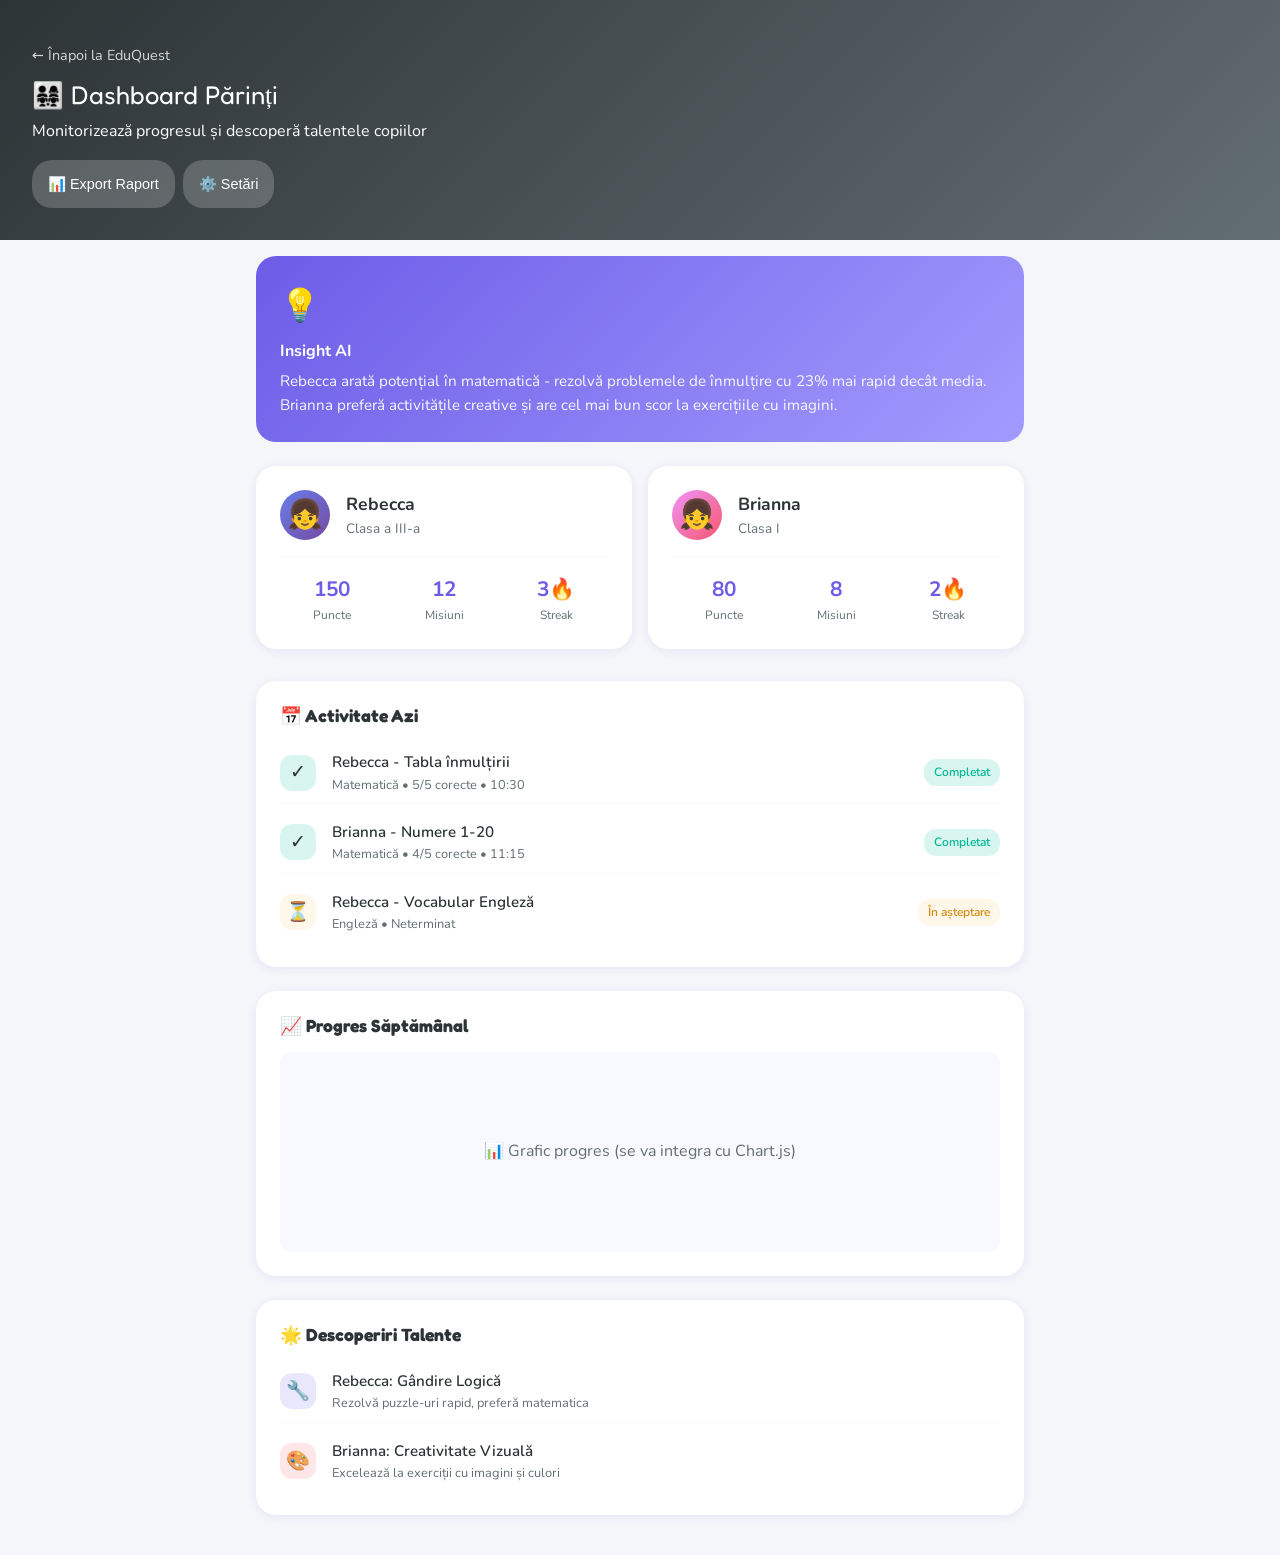
==== app/parent/index.html @ 380f1932 "Initial commit: EduQuest - Family Educational Platform - Multi-profile support (Rebecca, Brianna, Ta" ====
<!DOCTYPE html>
<html lang="ro">

<head>
    <meta charset="UTF-8">
    <meta name="viewport" content="width=device-width, initial-scale=1.0">
    <title>EduQuest - Dashboard Părinți</title>
    <link rel="preconnect" href="https://fonts.googleapis.com">
    <link href="https://fonts.googleapis.com/css2?family=Fredoka+One&family=Nunito:wght@400;600;700&subset=latin-ext&display=swap"
        rel="stylesheet">
    <link rel="stylesheet" href="../styles/main.css">
    <style>
        body {
            background: #f4f6f9;
        }

        .parent-header {
            background: linear-gradient(135deg, #2d3436 0%, #636e72 100%);
            color: white;
            padding: var(--space-xl);
        }

        .parent-header h1 {
            font-size: 1.6rem;
            margin-bottom: var(--space-sm);
        }

        .header-actions {
            display: flex;
            gap: var(--space-sm);
            margin-top: var(--space-md);
        }

        .header-btn {
            padding: var(--space-sm) var(--space-md);
            background: rgba(255, 255, 255, 0.2);
            border: none;
            border-radius: var(--radius-lg);
            color: white;
            cursor: pointer;
            font-size: 0.9rem;
        }

        .header-btn:hover {
            background: rgba(255, 255, 255, 0.3);
        }

        .container {
            max-width: 800px;
            margin: 0 auto;
            padding: var(--space-md);
        }

        .overview-cards {
            display: grid;
            grid-template-columns: repeat(2, 1fr);
            gap: var(--space-md);
            margin-bottom: var(--space-xl);
        }

        .child-card {
            background: white;
            border-radius: var(--radius-lg);
            padding: var(--space-lg);
            box-shadow: var(--shadow-sm);
        }

        .child-header {
            display: flex;
            align-items: center;
            gap: var(--space-md);
            margin-bottom: var(--space-md);
            padding-bottom: var(--space-md);
            border-bottom: 1px solid var(--color-bg);
        }

        .child-avatar {
            width: 50px;
            height: 50px;
            border-radius: 50%;
            display: flex;
            align-items: center;
            justify-content: center;
            font-size: 1.8rem;
        }

        .child-avatar--rebi {
            background: var(--gradient-rebecca);
        }

        .child-avatar--bri {
            background: var(--gradient-brianna);
        }

        .child-name {
            font-weight: 700;
            font-size: 1.1rem;
        }

        .child-grade {
            font-size: 0.85rem;
            color: var(--color-text-light);
        }

        .child-stats {
            display: grid;
            grid-template-columns: repeat(3, 1fr);
            gap: var(--space-sm);
            text-align: center;
        }

        .child-stat-value {
            font-size: 1.3rem;
            font-weight: 700;
            color: var(--color-primary);
        }

        .child-stat-label {
            font-size: 0.75rem;
            color: var(--color-text-light);
        }

        .section-card {
            background: white;
            border-radius: var(--radius-lg);
            padding: var(--space-lg);
            box-shadow: var(--shadow-sm);
            margin-bottom: var(--space-lg);
        }

        .section-title {
            font-size: 1.1rem;
            font-weight: 700;
            margin-bottom: var(--space-md);
            display: flex;
            align-items: center;
            gap: var(--space-sm);
        }

        .activity-list {
            display: flex;
            flex-direction: column;
            gap: var(--space-sm);
        }

        .activity-item {
            display: flex;
            align-items: center;
            gap: var(--space-md);
            padding: var(--space-sm) 0;
            border-bottom: 1px solid var(--color-bg);
        }

        .activity-item:last-child {
            border: none;
        }

        .activity-icon {
            width: 36px;
            height: 36px;
            border-radius: var(--radius-md);
            display: flex;
            align-items: center;
            justify-content: center;
            font-size: 1.2rem;
        }

        .activity-icon--success {
            background: rgba(0, 184, 148, 0.15);
        }

        .activity-icon--pending {
            background: rgba(253, 203, 110, 0.15);
        }

        .activity-info {
            flex: 1;
        }

        .activity-title {
            font-weight: 600;
            font-size: 0.95rem;
        }

        .activity-meta {
            font-size: 0.8rem;
            color: var(--color-text-light);
        }

        .activity-badge {
            padding: 4px 10px;
            border-radius: 12px;
            font-size: 0.75rem;
            font-weight: 600;
        }

        .activity-badge--done {
            background: rgba(0, 184, 148, 0.15);
            color: #00B894;
        }

        .activity-badge--pending {
            background: rgba(253, 203, 110, 0.15);
            color: #D68910;
        }

        .insight-card {
            background: linear-gradient(135deg, #6c5ce7 0%, #a29bfe 100%);
            color: white;
            border-radius: var(--radius-lg);
            padding: var(--space-lg);
            margin-bottom: var(--space-lg);
        }

        .insight-icon {
            font-size: 2rem;
            margin-bottom: var(--space-sm);
        }

        .insight-title {
            font-weight: 700;
            margin-bottom: var(--space-xs);
        }

        .insight-text {
            font-size: 0.95rem;
            opacity: 0.95;
        }

        .chart-placeholder {
            height: 200px;
            background: var(--color-bg);
            border-radius: var(--radius-md);
            display: flex;
            align-items: center;
            justify-content: center;
            color: var(--color-text-light);
        }

        .back-link {
            display: inline-flex;
            align-items: center;
            gap: var(--space-sm);
            color: white;
            text-decoration: none;
            font-size: 0.9rem;
            opacity: 0.8;
        }

        .back-link:hover {
            opacity: 1;
        }
    </style>
</head>

<body>
    <header class="parent-header">
        <a href="../index.html" class="back-link">← Înapoi la EduQuest</a>
        <h1>👨‍👩‍👧‍👧 Dashboard Părinți</h1>
        <p>Monitorizează progresul și descoperă talentele copiilor</p>
        <div class="header-actions">
            <button class="header-btn" onclick="exportReport()">📊 Export Raport</button>
            <button class="header-btn" onclick="location.href='settings.html'">⚙️ Setări</button>
        </div>
    </header>

    <div class="container">
        <!-- AI Insight -->
        <div class="insight-card">
            <div class="insight-icon">💡</div>
            <div class="insight-title">Insight AI</div>
            <div class="insight-text" id="aiInsight">
                Rebecca arată potențial în matematică - rezolvă problemele de înmulțire cu 23% mai rapid decât media.
                Brianna preferă activitățile creative și are cel mai bun scor la exercițiile cu imagini.
            </div>
        </div>

        <!-- Children Overview -->
        <div class="overview-cards">
            <div class="child-card" id="rebiCard">
                <div class="child-header">
                    <div class="child-avatar child-avatar--rebi">👧</div>
                    <div>
                        <div class="child-name">Rebecca</div>
                        <div class="child-grade">Clasa a III-a</div>
                    </div>
                </div>
                <div class="child-stats">
                    <div>
                        <div class="child-stat-value" id="rebiPoints">150</div>
                        <div class="child-stat-label">Puncte</div>
                    </div>
                    <div>
                        <div class="child-stat-value" id="rebiQuests">12</div>
                        <div class="child-stat-label">Misiuni</div>
                    </div>
                    <div>
                        <div class="child-stat-value" id="rebiStreak">3🔥</div>
                        <div class="child-stat-label">Streak</div>
                    </div>
                </div>
            </div>

            <div class="child-card" id="briCard">
                <div class="child-header">
                    <div class="child-avatar child-avatar--bri">👧</div>
                    <div>
                        <div class="child-name">Brianna</div>
                        <div class="child-grade">Clasa I</div>
                    </div>
                </div>
                <div class="child-stats">
                    <div>
                        <div class="child-stat-value" id="briPoints">80</div>
                        <div class="child-stat-label">Puncte</div>
                    </div>
                    <div>
                        <div class="child-stat-value" id="briQuests">8</div>
                        <div class="child-stat-label">Misiuni</div>
                    </div>
                    <div>
                        <div class="child-stat-value" id="briStreak">2🔥</div>
                        <div class="child-stat-label">Streak</div>
                    </div>
                </div>
            </div>
        </div>

        <!-- Activity Today -->
        <div class="section-card">
            <h2 class="section-title">📅 Activitate Azi</h2>
            <div class="activity-list" id="activityList">
                <div class="activity-item">
                    <div class="activity-icon activity-icon--success">✓</div>
                    <div class="activity-info">
                        <div class="activity-title">Rebecca - Tabla înmulțirii</div>
                        <div class="activity-meta">Matematică • 5/5 corecte • 10:30</div>
                    </div>
                    <span class="activity-badge activity-badge--done">Completat</span>
                </div>
                <div class="activity-item">
                    <div class="activity-icon activity-icon--success">✓</div>
                    <div class="activity-info">
                        <div class="activity-title">Brianna - Numere 1-20</div>
                        <div class="activity-meta">Matematică • 4/5 corecte • 11:15</div>
                    </div>
                    <span class="activity-badge activity-badge--done">Completat</span>
                </div>
                <div class="activity-item">
                    <div class="activity-icon activity-icon--pending">⏳</div>
                    <div class="activity-info">
                        <div class="activity-title">Rebecca - Vocabular Engleză</div>
                        <div class="activity-meta">Engleză • Neterminat</div>
                    </div>
                    <span class="activity-badge activity-badge--pending">În așteptare</span>
                </div>
            </div>
        </div>

        <!-- Weekly Progress -->
        <div class="section-card">
            <h2 class="section-title">📈 Progres Săptămânal</h2>
            <div class="chart-placeholder">
                📊 Grafic progres (se va integra cu Chart.js)
            </div>
        </div>

        <!-- Talent Insights -->
        <div class="section-card">
            <h2 class="section-title">🌟 Descoperiri Talente</h2>
            <div class="activity-list">
                <div class="activity-item">
                    <div class="activity-icon" style="background:rgba(108,92,231,0.15)">🔧</div>
                    <div class="activity-info">
                        <div class="activity-title">Rebecca: Gândire Logică</div>
                        <div class="activity-meta">Rezolvă puzzle-uri rapid, preferă matematica</div>
                    </div>
                </div>
                <div class="activity-item">
                    <div class="activity-icon" style="background:rgba(245,87,108,0.15)">🎨</div>
                    <div class="activity-info">
                        <div class="activity-title">Brianna: Creativitate Vizuală</div>
                        <div class="activity-meta">Excelează la exerciții cu imagini și culori</div>
                    </div>
                </div>
            </div>
        </div>
    </div>

    <script>
        function loadStats() {
            const rebiStats = JSON.parse(localStorage.getItem('eduquest_stats_rebecca') || '{"totalPoints":150,"questsCompleted":12,"streak":3}');
            const briStats = JSON.parse(localStorage.getItem('eduquest_stats_brianna') || '{"totalPoints":80,"questsCompleted":8,"streak":2}');

            document.getElementById('rebiPoints').textContent = rebiStats.totalPoints;
            document.getElementById('rebiQuests').textContent = rebiStats.questsCompleted;
            document.getElementById('rebiStreak').textContent = rebiStats.streak + '🔥';

            document.getElementById('briPoints').textContent = briStats.totalPoints;
            document.getElementById('briQuests').textContent = briStats.questsCompleted;
            document.getElementById('briStreak').textContent = briStats.streak + '🔥';
        }

        function exportReport() {
            const report = {
                date: new Date().toLocaleDateString('ro-RO'),
                rebecca: JSON.parse(localStorage.getItem('eduquest_stats_rebecca') || '{}'),
                brianna: JSON.parse(localStorage.getItem('eduquest_stats_brianna') || '{}')
            };

            const blob = new Blob([JSON.stringify(report, null, 2)], { type: 'application/json' });
            const url = URL.createObjectURL(blob);
            const a = document.createElement('a');
            a.href = url;
            a.download = `eduquest_report_${new Date().toISOString().split('T')[0]}.json`;
            a.click();
        }

        document.addEventListener('DOMContentLoaded', loadStats);
    </script>
</body>

</html>
---- app/styles/main.css ----
/* ============================================
   EduQuest - Design System
   A magical learning adventure for kids!
   ============================================ */

/* CSS Variables - Color Palette */
:root {
  /* Primary Colors - Vibrant & Playful */
  --color-primary: #6C5CE7;
  --color-primary-light: #A29BFE;
  --color-primary-dark: #5541D7;

  /* Secondary Colors */
  --color-secondary: #00CEC9;
  --color-secondary-light: #81ECEC;

  /* Accent Colors for Subjects */
  --color-romana: #FF6B6B;
  --color-matematica: #4ECDC4;
  --color-engleza: #45B7D1;
  --color-bonus: #F9CA24;

  /* Feedback Colors */
  --color-success: #00B894;
  --color-warning: #FDCB6E;
  --color-error: #E17055;
  --color-info: #74B9FF;

  /* Neutrals */
  --color-bg: #F8F9FE;
  --color-bg-dark: #1A1A2E;
  --color-card: #FFFFFF;
  --color-card-dark: #2D2D44;
  --color-text: #2D3436;
  --color-text-light: #636E72;
  --color-text-dark: #FFFFFF;

  /* Gradients */
  --gradient-primary: linear-gradient(135deg, #6C5CE7 0%, #A29BFE 100%);
  --gradient-success: linear-gradient(135deg, #00B894 0%, #55EFC4 100%);
  --gradient-rainbow: linear-gradient(135deg, #FF6B6B 0%, #F9CA24 25%, #00B894 50%, #45B7D1 75%, #6C5CE7 100%);
  --gradient-rebecca: linear-gradient(135deg, #667eea 0%, #764ba2 100%);
  --gradient-brianna: linear-gradient(135deg, #f093fb 0%, #f5576c 100%);

  /* Spacing */
  --space-xs: 4px;
  --space-sm: 8px;
  --space-md: 16px;
  --space-lg: 24px;
  --space-xl: 32px;
  --space-xxl: 48px;

  /* Border Radius */
  --radius-sm: 8px;
  --radius-md: 12px;
  --radius-lg: 20px;
  --radius-xl: 28px;
  --radius-round: 50%;

  /* Shadows */
  --shadow-sm: 0 2px 8px rgba(108, 92, 231, 0.1);
  --shadow-md: 0 4px 16px rgba(108, 92, 231, 0.15);
  --shadow-lg: 0 8px 32px rgba(108, 92, 231, 0.2);
  --shadow-glow: 0 0 20px rgba(108, 92, 231, 0.4);

  /* Typography */
  --font-primary: 'Nunito', 'Segoe UI', 'Roboto', system-ui, sans-serif;
  --font-display: 'Fredoka One', 'Comic Neue', 'Comic Sans MS', cursive;

  /* Transitions */
  --transition-fast: 0.15s ease;
  --transition-normal: 0.3s ease;
  --transition-slow: 0.5s ease;
}

/* Dark Mode */
[data-theme="dark"] {
  --color-bg: #1A1A2E;
  --color-card: #2D2D44;
  --color-text: #FFFFFF;
  --color-text-light: #B2BEC3;
}

/* ============================================
   Base Styles
   ============================================ */

*,
*::before,
*::after {
  box-sizing: border-box;
  margin: 0;
  padding: 0;
}

html {
  font-size: 16px;
  scroll-behavior: smooth;
}

body {
  font-family: var(--font-primary);
  background: var(--color-bg);
  color: var(--color-text);
  min-height: 100vh;
  line-height: 1.6;
  -webkit-font-smoothing: antialiased;
  overflow-x: hidden;
}

/* ============================================
   Typography
   ============================================ */

h1,
h2,
h3,
h4 {
  font-family: var(--font-display);
  font-weight: 400;
  line-height: 1.2;
}

h1 {
  font-size: 2.5rem;
}

h2 {
  font-size: 2rem;
}

h3 {
  font-size: 1.5rem;
}

h4 {
  font-size: 1.25rem;
}

p {
  margin-bottom: var(--space-md);
}

/* ============================================
   Layout Components
   ============================================ */

.container {
  width: 100%;
  max-width: 480px;
  margin: 0 auto;
  padding: var(--space-md);
}

.page {
  min-height: 100vh;
  display: flex;
  flex-direction: column;
}

.page-header {
  padding: var(--space-lg) var(--space-md);
  text-align: center;
}

.page-content {
  flex: 1;
  padding: var(--space-md);
}

/* ============================================
   Cards
   ============================================ */

.card {
  background: var(--color-card);
  border-radius: var(--radius-lg);
  padding: var(--space-lg);
  box-shadow: var(--shadow-md);
  transition: transform var(--transition-normal), box-shadow var(--transition-normal);
}

.card:hover {
  transform: translateY(-4px);
  box-shadow: var(--shadow-lg);
}

.card--interactive {
  cursor: pointer;
}

.card--subject {
  position: relative;
  overflow: hidden;
}

.card--subject::before {
  content: '';
  position: absolute;
  top: 0;
  left: 0;
  right: 0;
  height: 6px;
}

.card--romana::before {
  background: var(--color-romana);
}

.card--matematica::before {
  background: var(--color-matematica);
}

.card--engleza::before {
  background: var(--color-engleza);
}

.card--bonus::before {
  background: var(--color-bonus);
}

/* ============================================
   Buttons
   ============================================ */

.btn {
  display: inline-flex;
  align-items: center;
  justify-content: center;
  gap: var(--space-sm);
  padding: var(--space-md) var(--space-xl);
  font-family: var(--font-display);
  font-size: 1.1rem;
  border: none;
  border-radius: var(--radius-xl);
  cursor: pointer;
  transition: all var(--transition-normal);
  text-decoration: none;
  white-space: nowrap;
}

.btn--primary {
  background: var(--gradient-primary);
  color: white;
  box-shadow: var(--shadow-md);
}

.btn--primary:hover {
  transform: scale(1.05);
  box-shadow: var(--shadow-glow);
}

.btn--primary:active {
  transform: scale(0.98);
}

.btn--secondary {
  background: var(--color-card);
  color: var(--color-primary);
  border: 2px solid var(--color-primary);
}

.btn--secondary:hover {
  background: var(--color-primary);
  color: white;
}

.btn--success {
  background: var(--gradient-success);
  color: white;
}

.btn--large {
  padding: var(--space-lg) var(--space-xxl);
  font-size: 1.3rem;
}

.btn--block {
  width: 100%;
}

.btn--icon {
  width: 48px;
  height: 48px;
  padding: 0;
  border-radius: var(--radius-round);
}

/* ============================================
   Profile Selection (Landing Page)
   ============================================ */

.profile-selection {
  display: flex;
  flex-direction: column;
  align-items: center;
  justify-content: center;
  min-height: 100vh;
  padding: var(--space-lg);
  background: linear-gradient(180deg, #F8F9FE 0%, #E8ECFF 100%);
}

.logo {
  margin-bottom: var(--space-xl);
  animation: float 3s ease-in-out infinite;
}

.logo h1 {
  font-size: 3rem;
  background: var(--gradient-rainbow);
  -webkit-background-clip: text;
  -webkit-text-fill-color: transparent;
  background-clip: text;
}

.logo .subtitle {
  font-size: 1rem;
  color: var(--color-text-light);
  margin-top: var(--space-sm);
}

.profiles {
  display: flex;
  flex-direction: column;
  gap: var(--space-lg);
  width: 100%;
  max-width: 320px;
}

.profile-card {
  display: flex;
  align-items: center;
  gap: var(--space-lg);
  padding: var(--space-lg);
  background: var(--color-card);
  border-radius: var(--radius-xl);
  box-shadow: var(--shadow-md);
  cursor: pointer;
  transition: all var(--transition-normal);
  border: 3px solid transparent;
}

.profile-card:hover {
  transform: scale(1.03);
  box-shadow: var(--shadow-lg);
}

.profile-card--rebecca:hover {
  border-color: #667eea;
  background: linear-gradient(135deg, rgba(102, 126, 234, 0.1) 0%, rgba(118, 75, 162, 0.1) 100%);
}

.profile-card--brianna:hover {
  border-color: #f5576c;
  background: linear-gradient(135deg, rgba(240, 147, 251, 0.1) 0%, rgba(245, 87, 108, 0.1) 100%);
}

.avatar {
  width: 72px;
  height: 72px;
  border-radius: var(--radius-round);
  display: flex;
  align-items: center;
  justify-content: center;
  font-size: 2.5rem;
  flex-shrink: 0;
}

.avatar--rebecca {
  background: var(--gradient-rebecca);
}

.avatar--brianna {
  background: var(--gradient-brianna);
}

.profile-info h3 {
  font-size: 1.4rem;
  margin-bottom: var(--space-xs);
}

.profile-info p {
  font-size: 0.9rem;
  color: var(--color-text-light);
  margin: 0;
}

/* ============================================
   Dashboard
   ============================================ */

.dashboard-header {
  background: var(--gradient-primary);
  color: white;
  padding: var(--space-xl) var(--space-lg);
  border-radius: 0 0 var(--radius-xl) var(--radius-xl);
  margin-bottom: var(--space-lg);
}

.greeting {
  font-size: 1.8rem;
  margin-bottom: var(--space-sm);
}

.stats-row {
  display: flex;
  justify-content: space-around;
  margin-top: var(--space-lg);
}

.stat {
  text-align: center;
}

.stat-value {
  font-size: 1.8rem;
  font-weight: bold;
}

.stat-label {
  font-size: 0.85rem;
  opacity: 0.9;
}

/* ============================================
   Quest Cards
   ============================================ */

.quests-section {
  padding: var(--space-md);
}

.section-title {
  font-size: 1.3rem;
  margin-bottom: var(--space-md);
  display: flex;
  align-items: center;
  gap: var(--space-sm);
}

.quest-list {
  display: flex;
  flex-direction: column;
  gap: var(--space-md);
}

.quest-card {
  display: flex;
  align-items: center;
  gap: var(--space-md);
  padding: var(--space-md);
  background: var(--color-card);
  border-radius: var(--radius-lg);
  box-shadow: var(--shadow-sm);
  cursor: pointer;
  transition: all var(--transition-normal);
  border-left: 5px solid transparent;
}

.quest-card:hover {
  transform: translateX(4px);
  box-shadow: var(--shadow-md);
}

.quest-card--romana {
  border-left-color: var(--color-romana);
}

.quest-card--matematica {
  border-left-color: var(--color-matematica);
}

.quest-card--engleza {
  border-left-color: var(--color-engleza);
}

.quest-card--bonus {
  border-left-color: var(--color-bonus);
}

.quest-icon {
  width: 48px;
  height: 48px;
  border-radius: var(--radius-md);
  display: flex;
  align-items: center;
  justify-content: center;
  font-size: 1.5rem;
  flex-shrink: 0;
}

.quest-icon--romana {
  background: rgba(255, 107, 107, 0.15);
}

.quest-icon--matematica {
  background: rgba(78, 205, 196, 0.15);
}

.quest-icon--engleza {
  background: rgba(69, 183, 209, 0.15);
}

.quest-icon--bonus {
  background: rgba(249, 202, 36, 0.15);
}

.quest-info {
  flex: 1;
}

.quest-title {
  font-weight: 600;
  margin-bottom: var(--space-xs);
}

.quest-meta {
  font-size: 0.85rem;
  color: var(--color-text-light);
  display: flex;
  gap: var(--space-md);
}

.quest-points {
  color: var(--color-primary);
  font-weight: 600;
}

.quest-status {
  width: 24px;
  height: 24px;
  border-radius: var(--radius-round);
  border: 2px solid var(--color-text-light);
  display: flex;
  align-items: center;
  justify-content: center;
}

.quest-status--completed {
  background: var(--color-success);
  border-color: var(--color-success);
  color: white;
}

/* ============================================
   Progress Bar
   ============================================ */

.progress-bar {
  height: 12px;
  background: rgba(108, 92, 231, 0.2);
  border-radius: 6px;
  overflow: hidden;
  margin: var(--space-md) 0;
}

.progress-bar__fill {
  height: 100%;
  background: var(--gradient-primary);
  border-radius: 6px;
  transition: width var(--transition-slow);
}

/* ============================================
   Badges & Achievements
   ============================================ */

.badge {
  display: inline-flex;
  align-items: center;
  gap: var(--space-xs);
  padding: var(--space-xs) var(--space-sm);
  background: var(--color-primary-light);
  color: white;
  border-radius: var(--radius-md);
  font-size: 0.85rem;
  font-weight: 600;
}

.badge--gold {
  background: linear-gradient(135deg, #F9CA24 0%, #F39C12 100%);
}

.badge--silver {
  background: linear-gradient(135deg, #BDC3C7 0%, #95A5A6 100%);
}

.badge--bronze {
  background: linear-gradient(135deg, #E67E22 0%, #D35400 100%);
}

.badge-grid {
  display: grid;
  grid-template-columns: repeat(3, 1fr);
  gap: var(--space-md);
}

.badge-item {
  display: flex;
  flex-direction: column;
  align-items: center;
  padding: var(--space-md);
  background: var(--color-card);
  border-radius: var(--radius-lg);
  text-align: center;
}

.badge-icon {
  font-size: 2.5rem;
  margin-bottom: var(--space-sm);
}

.badge-name {
  font-size: 0.8rem;
  color: var(--color-text-light);
}

.badge-item--locked {
  opacity: 0.4;
  filter: grayscale(100%);
}

/* ============================================
   Exercise Interface
   ============================================ */

.exercise-container {
  padding: var(--space-lg);
  max-width: 480px;
  margin: 0 auto;
}

.exercise-question {
  font-size: 1.3rem;
  margin-bottom: var(--space-xl);
  text-align: center;
  line-height: 1.5;
}

.exercise-options {
  display: flex;
  flex-direction: column;
  gap: var(--space-md);
}

.option-btn {
  padding: var(--space-lg);
  background: var(--color-card);
  border: 2px solid transparent;
  border-radius: var(--radius-lg);
  font-size: 1.1rem;
  cursor: pointer;
  transition: all var(--transition-normal);
  text-align: left;
}

.option-btn:hover {
  border-color: var(--color-primary);
  background: rgba(108, 92, 231, 0.05);
}

.option-btn--selected {
  border-color: var(--color-primary);
  background: rgba(108, 92, 231, 0.1);
}

.option-btn--correct {
  border-color: var(--color-success);
  background: rgba(0, 184, 148, 0.1);
}

.option-btn--incorrect {
  border-color: var(--color-error);
  background: rgba(225, 112, 85, 0.1);
}

.exercise-input {
  width: 100%;
  padding: var(--space-lg);
  font-size: 1.5rem;
  text-align: center;
  border: 2px solid var(--color-primary-light);
  border-radius: var(--radius-lg);
  outline: none;
  transition: border-color var(--transition-fast);
}

.exercise-input:focus {
  border-color: var(--color-primary);
}

/* ============================================
   AI Tutor Chat
   ============================================ */

.chat-container {
  display: flex;
  flex-direction: column;
  height: calc(100vh - 60px);
}

.chat-messages {
  flex: 1;
  padding: var(--space-md);
  overflow-y: auto;
  display: flex;
  flex-direction: column;
  gap: var(--space-md);
}

.message {
  max-width: 85%;
  padding: var(--space-md);
  border-radius: var(--radius-lg);
  animation: slideIn 0.3s ease;
}

.message--user {
  align-self: flex-end;
  background: var(--gradient-primary);
  color: white;
  border-bottom-right-radius: var(--space-xs);
}

.message--ai {
  align-self: flex-start;
  background: var(--color-card);
  border-bottom-left-radius: var(--space-xs);
  box-shadow: var(--shadow-sm);
}

.message--ai::before {
  content: '🤖 ';
}

.chat-input-area {
  padding: var(--space-md);
  background: var(--color-card);
  border-top: 1px solid rgba(0, 0, 0, 0.1);
  display: flex;
  gap: var(--space-sm);
}

.chat-input {
  flex: 1;
  padding: var(--space-md);
  border: 2px solid var(--color-primary-light);
  border-radius: var(--radius-xl);
  font-size: 1rem;
  outline: none;
}

.chat-input:focus {
  border-color: var(--color-primary);
}

/* ============================================
   Navigation
   ============================================ */

.bottom-nav {
  position: fixed;
  bottom: 0;
  left: 0;
  right: 0;
  background: var(--color-card);
  box-shadow: 0 -4px 20px rgba(0, 0, 0, 0.1);
  display: flex;
  justify-content: space-around;
  padding: var(--space-sm) 0;
  z-index: 100;
}

.nav-item {
  display: flex;
  flex-direction: column;
  align-items: center;
  padding: var(--space-sm) var(--space-md);
  color: var(--color-text-light);
  text-decoration: none;
  font-size: 0.75rem;
  transition: color var(--transition-fast);
}

.nav-item:hover,
.nav-item--active {
  color: var(--color-primary);
}

.nav-icon {
  font-size: 1.5rem;
  margin-bottom: var(--space-xs);
}

/* ============================================
   Animations
   ============================================ */

@keyframes float {

  0%,
  100% {
    transform: translateY(0);
  }

  50% {
    transform: translateY(-10px);
  }
}

@keyframes slideIn {
  from {
    opacity: 0;
    transform: translateY(10px);
  }

  to {
    opacity: 1;
    transform: translateY(0);
  }
}

@keyframes pop {
  0% {
    transform: scale(0);
  }

  70% {
    transform: scale(1.1);
  }

  100% {
    transform: scale(1);
  }
}

@keyframes shake {

  0%,
  100% {
    transform: translateX(0);
  }

  25% {
    transform: translateX(-5px);
  }

  75% {
    transform: translateX(5px);
  }
}

@keyframes pulse {

  0%,
  100% {
    opacity: 1;
  }

  50% {
    opacity: 0.6;
  }
}

@keyframes confetti {
  0% {
    transform: translateY(0) rotate(0deg);
    opacity: 1;
  }

  100% {
    transform: translateY(-50px) rotate(360deg);
    opacity: 0;
  }
}

.animate-pop {
  animation: pop 0.4s ease;
}

.animate-shake {
  animation: shake 0.4s ease;
}

.animate-pulse {
  animation: pulse 1.5s ease infinite;
}

/* ============================================
   Utilities
   ============================================ */

.text-center {
  text-align: center;
}

.text-left {
  text-align: left;
}

.text-right {
  text-align: right;
}

.mt-sm {
  margin-top: var(--space-sm);
}

.mt-md {
  margin-top: var(--space-md);
}

.mt-lg {
  margin-top: var(--space-lg);
}

.mt-xl {
  margin-top: var(--space-xl);
}

.mb-sm {
  margin-bottom: var(--space-sm);
}

.mb-md {
  margin-bottom: var(--space-md);
}

.mb-lg {
  margin-bottom: var(--space-lg);
}

.mb-xl {
  margin-bottom: var(--space-xl);
}

.hidden {
  display: none !important;
}

.visible {
  display: block !important;
}

.flex {
  display: flex;
}

.flex-col {
  flex-direction: column;
}

.items-center {
  align-items: center;
}

.justify-center {
  justify-content: center;
}

.justify-between {
  justify-content: space-between;
}

.gap-sm {
  gap: var(--space-sm);
}

.gap-md {
  gap: var(--space-md);
}

.gap-lg {
  gap: var(--space-lg);
}

/* ============================================
   Mobile Optimization - Research Based
   Sources: Google Material Design, Webstacks, Dev.to, UXPin
   ============================================ */

/* Safe area insets for notch devices */
:root {
  --safe-area-inset-top: env(safe-area-inset-top, 0);
  --safe-area-inset-bottom: env(safe-area-inset-bottom, 0);
  --safe-area-inset-left: env(safe-area-inset-left, 0);
  --safe-area-inset-right: env(safe-area-inset-right, 0);
}

/* Prevent text size adjustment on rotation */
html {
  -webkit-text-size-adjust: 100%;
  -ms-text-size-adjust: 100%;
  text-size-adjust: 100%;
}

/* ============================================
   Touch Targets - Google Standard 48px
   ============================================ */

/* All interactive elements: minimum 48x48px */
button,
a,
.option-btn,
.quiz-option,
.option,
.nav-item,
.profile-card,
.quest-card,
.filter-tab,
.chip,
.quick-btn {
  -webkit-tap-highlight-color: transparent;
  touch-action: manipulation;
  min-height: 48px;
  min-width: 48px;
}

/* Navigation items with proper spacing */
.nav-item {
  min-height: 56px;
  padding: var(--space-sm) var(--space-md);
  display: flex;
  flex-direction: column;
  align-items: center;
  justify-content: center;
}

/* Buttons - ensure readable and tappable */
.btn {
  min-height: 48px;
  padding: var(--space-md) var(--space-lg);
  font-size: 1rem;
}

/* Option buttons for quizzes - both classes */
.option-btn,
.quiz-option,
.option {
  min-height: 48px;
  padding: var(--space-md) var(--space-lg);
  font-size: 1rem;
  border-radius: var(--radius-md);
  background: var(--color-card);
  border: 2px solid transparent;
  cursor: pointer;
  transition: all var(--transition-fast);
  width: 100%;
  text-align: left;
}

.option-btn:hover,
.quiz-option:hover,
.option:hover {
  border-color: var(--color-primary);
  background: rgba(108, 92, 231, 0.05);
}

.option-btn--selected,
.quiz-option.selected,
.option.selected {
  border-color: var(--color-primary);
  background: rgba(108, 92, 231, 0.1);
}

.option-btn--correct,
.quiz-option.correct,
.option.correct {
  border-color: var(--color-success);
  background: rgba(0, 184, 148, 0.1);
}

.option-btn--wrong,
.quiz-option.wrong,
.option.wrong,
.option-btn--incorrect {
  border-color: var(--color-error);
  background: rgba(225, 112, 85, 0.1);
}

/* ============================================
   Flexible Layouts - No Fixed Widths
   ============================================ */

/* Progress steps - flexible */
.progress-steps,
.progress-dots,
.dot-container {
  display: flex;
  gap: var(--space-sm);
}

.progress-step,
.dot {
  flex: 1;
  min-width: 0;
  /* Allow shrinking */
  height: 8px;
  border-radius: 4px;
  background: rgba(108, 92, 231, 0.2);
}

.progress-step.completed,
.dot.dot--completed,
.dot--completed {
  background: var(--color-success);
}

.progress-step.current,
.dot.dot--current,
.dot--current {
  background: var(--color-primary);
}

/* Options grid - responsive */
.options-grid {
  display: flex;
  flex-direction: column;
  gap: var(--space-md);
  width: 100%;
}

/* Code blocks - scrollable */
pre,
code,
.code-block {
  overflow-x: auto;
  -webkit-overflow-scrolling: touch;
  max-width: 100%;
  white-space: pre-wrap;
  word-break: break-word;
}

/* ============================================
   Icons - Reasonable Sizes
   ============================================ */

/* Mascot and large icons: max 2.5-3rem */
.mascot {
  font-size: 3rem;
}

.logo-icon,
.goal-icon,
.header-icon {
  font-size: 2.5rem;
}

/* Quest icons */
.quest-icon {
  width: 48px;
  height: 48px;
  font-size: 1.5rem;
  flex-shrink: 0;
}

/* Badge icons */
.badge-icon {
  font-size: 2rem;
}

/* Navigation icons */
.nav-icon {
  font-size: 1.5rem;
}

/* ============================================
   Section Headers - Mobile Friendly
   ============================================ */

.section-header,
.subject-header {
  display: flex;
  flex-direction: column;
  gap: var(--space-sm);
  padding: var(--space-md);
}

@media (min-width: 480px) {

  .section-header,
  .subject-header {
    flex-direction: row;
    align-items: center;
  }
}

/* ============================================
   Smooth Scrolling & Overflow
   ============================================ */

.chat-container,
.quests-container,
.main-content,
.scroll-container {
  -webkit-overflow-scrolling: touch;
  overscroll-behavior: contain;
  scroll-behavior: smooth;
}

/* Fix 100vh on mobile (accounts for browser chrome) */
.page,
.tutor-page {
  min-height: 100vh;
  min-height: -webkit-fill-available;
  min-height: 100dvh;
}

/* Prevent horizontal scroll */
body,
html {
  overflow-x: hidden;
  max-width: 100vw;
}

/* ============================================
   Bottom Navigation - Safe Area
   ============================================ */

.bottom-nav {
  position: fixed;
  bottom: 0;
  left: 0;
  right: 0;
  background: var(--color-card);
  box-shadow: 0 -4px 20px rgba(0, 0, 0, 0.1);
  display: flex;
  justify-content: space-around;
  padding: var(--space-xs) 0;
  padding-bottom: max(var(--space-xs), var(--safe-area-inset-bottom));
  z-index: 100;
}

/* Chat input area - keyboard aware */
.chat-input-area {
  position: sticky;
  position: -webkit-sticky;
  bottom: 0;
  left: 0;
  right: 0;
  padding: var(--space-md);
  padding-bottom: max(var(--space-md), var(--safe-area-inset-bottom));
  background: var(--color-card);
  border-top: 1px solid rgba(0, 0, 0, 0.1);
  display: flex;
  gap: var(--space-sm);
  z-index: 99;
  transition: transform 0.2s ease;
}

/* Keyboard open states */
body.keyboard-open .chat-input-area {
  padding-bottom: var(--space-md);
}

body.keyboard-open .bottom-nav {
  display: none !important;
}

body.keyboard-open .chat-container {
  padding-bottom: 70px;
}

/* Tutor page layout */
.tutor-page {
  display: flex;
  flex-direction: column;
  height: 100vh;
  height: 100dvh;
}

.tutor-page .chat-container {
  flex: 1;
  overflow-y: auto;
  padding-bottom: 140px;
  /* Space for input + nav */
}

.tutor-page .chat-input-area {
  flex-shrink: 0;
  margin-bottom: 60px;
}

body.keyboard-open .tutor-page .chat-input-area {
  margin-bottom: 0;
}

/* Page content spacing */
.main-content,
.quests-container {
  padding-bottom: calc(80px + var(--safe-area-inset-bottom));
}

/* ============================================
   Input Styles - No Zoom on iOS
   ============================================ */

input,
select,
textarea {
  font-size: 16px !important;
}

input:focus,
button:focus,
a:focus,
select:focus,
textarea:focus {
  outline: 2px solid var(--color-primary);
  outline-offset: 2px;
}

::selection {
  background: var(--color-primary-light);
  color: white;
}

/* Number input for exercises */
.number-input {
  font-size: 2rem !important;
  padding: var(--space-lg);
  text-align: center;
  width: 100%;
  max-width: 200px;
  border: 3px solid var(--color-primary-light);
  border-radius: var(--radius-lg);
}

/* ============================================
   BREAKPOINT: Extra Small (< 400px)
   iPhone SE, Small Android
   ============================================ */

@media (max-width: 400px) {
  :root {
    --space-sm: 6px;
    --space-md: 10px;
    --space-lg: 16px;
    --space-xl: 24px;
  }

  body {
    font-size: 14px;
  }

  h1 {
    font-size: 1.75rem;
  }

  h2 {
    font-size: 1.5rem;
  }

  h3 {
    font-size: 1.25rem;
  }

  .greeting {
    font-size: 1.4rem;
  }

  .mascot {
    font-size: 2.5rem;
  }

  .logo h1 {
    font-size: 2rem;
  }

  .quest-card {
    padding: var(--space-sm);
  }

  .quest-icon {
    width: 40px;
    height: 40px;
    font-size: 1.2rem;
  }

  .nav-item {
    padding: var(--space-xs);
    font-size: 0.7rem;
  }

  .nav-icon {
    font-size: 1.2rem;
  }

  .profile-card {
    padding: var(--space-md);
    gap: var(--space-sm);
  }

  .avatar {
    width: 56px;
    height: 56px;
    font-size: 1.8rem;
  }

  /* Comparison grids - single column */
  .comparison-grid,
  .stats-grid {
    grid-template-columns: 1fr !important;
  }
}

/* ============================================
   BREAKPOINT: Standard Mobile (< 768px)
   ============================================ */

@media (max-width: 768px) {

  /* Ensure 16px minimum base font */
  body {
    font-size: 16px;
    line-height: 1.5;
  }

  /* Section headers stack on mobile */
  .section-header,
  .subject-header,
  .stats-row {
    flex-direction: column;
    gap: var(--space-sm);
  }

  /* Grids go single column */
  .badge-grid {
    grid-template-columns: repeat(2, 1fr);
  }

  /* Dashboard header compact */
  .dashboard-header {
    padding: var(--space-lg) var(--space-md);
    border-radius: 0 0 var(--radius-lg) var(--radius-lg);
  }

  /* Profile cards stack */
  .profiles {
    flex-direction: column;
    gap: var(--space-md);
  }
}

/* ============================================
   BREAKPOINT: Tablet (769px - 1024px)
   ============================================ */

@media (min-width: 769px) and (max-width: 1024px) {
  .container {
    max-width: 700px;
    padding: var(--space-lg);
  }

  .profiles {
    flex-direction: row;
    flex-wrap: wrap;
    gap: var(--space-lg);
  }

  .profile-card {
    flex: 1 1 calc(50% - var(--space-lg));
    min-width: 250px;
  }

  .quest-list {
    display: grid;
    grid-template-columns: repeat(2, 1fr);
    gap: var(--space-md);
  }

  .badge-grid {
    grid-template-columns: repeat(4, 1fr);
  }
}

/* ============================================
   BREAKPOINT: Desktop (> 1024px)
   ============================================ */

@media (min-width: 1025px) {
  .container {
    max-width: 900px;
  }

  .profiles {
    flex-direction: row;
    max-width: 800px;
    gap: var(--space-xl);
  }

  .profile-card {
    flex: 1;
    flex-direction: column;
    text-align: center;
    padding: var(--space-xl);
  }

  .quest-list {
    display: grid;
    grid-template-columns: repeat(2, 1fr);
    gap: var(--space-lg);
  }

  .tutor-page .chat-input-area {
    max-width: 700px;
    margin: 0 auto 60px;
    border-radius: var(--radius-lg);
  }
}

/* ============================================
   BREAKPOINT: Landscape Mobile
   ============================================ */

@media (orientation: landscape) and (max-height: 500px) {
  .dashboard-header {
    padding: var(--space-sm) var(--space-md);
  }

  .greeting {
    font-size: 1.2rem;
  }

  .profile-selection {
    padding: var(--space-sm);
    min-height: auto;
  }

  .mascot {
    font-size: 2rem;
  }

  .logo h1 {
    font-size: 1.5rem;
  }

  .profiles {
    flex-direction: row;
    gap: var(--space-sm);
  }

  .profile-card {
    padding: var(--space-sm);
  }

  .avatar {
    width: 48px;
    height: 48px;
    font-size: 1.5rem;
  }

  /* Two column layouts in landscape */
  .quest-list {
    display: grid;
    grid-template-columns: repeat(2, 1fr);
    gap: var(--space-sm);
  }

  .bottom-nav {
    padding: var(--space-xs) 0;
  }

  .nav-item {
    min-height: 44px;
    padding: var(--space-xs);
  }

  .nav-icon {
    font-size: 1.2rem;
  }

  .nav-item span:last-child {
    display: none;
    /* Hide text labels in landscape */
  }
}

/* ============================================
   Print Styles (for worksheets)
   ============================================ */

@media print {

  .bottom-nav,
  .btn,
  .chat-input-area {
    display: none !important;
  }

  body {
    background: white;
  }

  .card {
    box-shadow: none;
    border: 1px solid #ddd;
  }
}

/* ============================================
   Additional Adult Profile Styles
   ============================================ */

.profile-card--tata:hover {
  border-color: #00B894;
  background: linear-gradient(135deg, rgba(0, 184, 148, 0.1) 0%, rgba(85, 239, 196, 0.1) 100%);
}

.profile-card--nicoleta:hover {
  border-color: #E17055;
  background: linear-gradient(135deg, rgba(225, 112, 85, 0.1) 0%, rgba(253, 203, 110, 0.1) 100%);
}

.avatar--tata {
  background: linear-gradient(135deg, #00B894 0%, #55EFC4 100%);
}

.avatar--nicoleta {
  background: linear-gradient(135deg, #E17055 0%, #FDCB6E 100%);
}

/* Subject colors for adults */
.subject-icon--autohotkey,
.quest-card--autohotkey {
  border-left-color: #00B894;
}

.subject-icon--autohotkey {
  background: rgba(0, 184, 148, 0.2);
}

.subject-icon--cpp,
.quest-card--cpp {
  border-left-color: #0984E3;
}

.subject-icon--cpp {
  background: rgba(9, 132, 227, 0.2);
}

.subject-icon--python,
.quest-card--python {
  border-left-color: #F9CA24;
}

.subject-icon--python {
  background: rgba(249, 202, 36, 0.2);
}

.subject-icon--franceza,
.quest-card--franceza {
  border-left-color: #0984E3;
}

.subject-icon--franceza {
  background: rgba(9, 132, 227, 0.2);
}

.subject-icon--italiana,
.quest-card--italiana {
  border-left-color: #00B894;
}

.subject-icon--italiana {
  background: rgba(0, 184, 148, 0.2);
}

.subject-icon--istorie,
.quest-card--istorie {
  border-left-color: #6C5CE7;
}

.subject-icon--istorie {
  background: rgba(108, 92, 231, 0.2);
}

.subject-icon--geografie,
.quest-card--geografie {
  border-left-color: #00CEC9;
}

.subject-icon--geografie {
  background: rgba(0, 206, 201, 0.2);
}

/* ============================================
   User-Specific Styles
   ============================================ */

/* BRIANNA - Clasa I - Fonturi mari, butoane mari */
body.user-brianna .exercise-question,
body.user-brianna .question-text {
  font-size: 1.8rem !important;
  line-height: 1.4;
}

body.user-brianna .option-btn {
  font-size: 1.4rem !important;
  min-height: 72px;
  padding: var(--space-lg);
}

body.user-brianna .highlight {
  font-size: 2rem;
}

body.user-brianna .number-input {
  font-size: 2.5rem !important;
  width: 120px;
  height: 80px;
}

body.user-brianna .hint-text {
  font-size: 1.2rem;
}

/* REBECCA - Text normal, hints colapsabile */
body.user-rebecca .exercise-question,
body.user-rebecca .question-text {
  font-size: 1.3rem;
}

body.user-rebecca .option-btn {
  font-size: 1.1rem;
  min-height: 56px;
}

body.user-rebecca .hint-collapsed {
  max-height: 0;
  overflow: hidden;
  transition: max-height 0.3s ease;
}

body.user-rebecca .hint-expanded {
  max-height: 200px;
}

/* Hints collapsible button */
.hint-toggle {
  background: var(--color-info);
  color: white;
  border: none;
  border-radius: var(--radius-md);
  padding: var(--space-sm) var(--space-md);
  font-size: 0.9rem;
  cursor: pointer;
  margin-top: var(--space-sm);
}

.hint-toggle:hover {
  background: var(--color-primary);
}
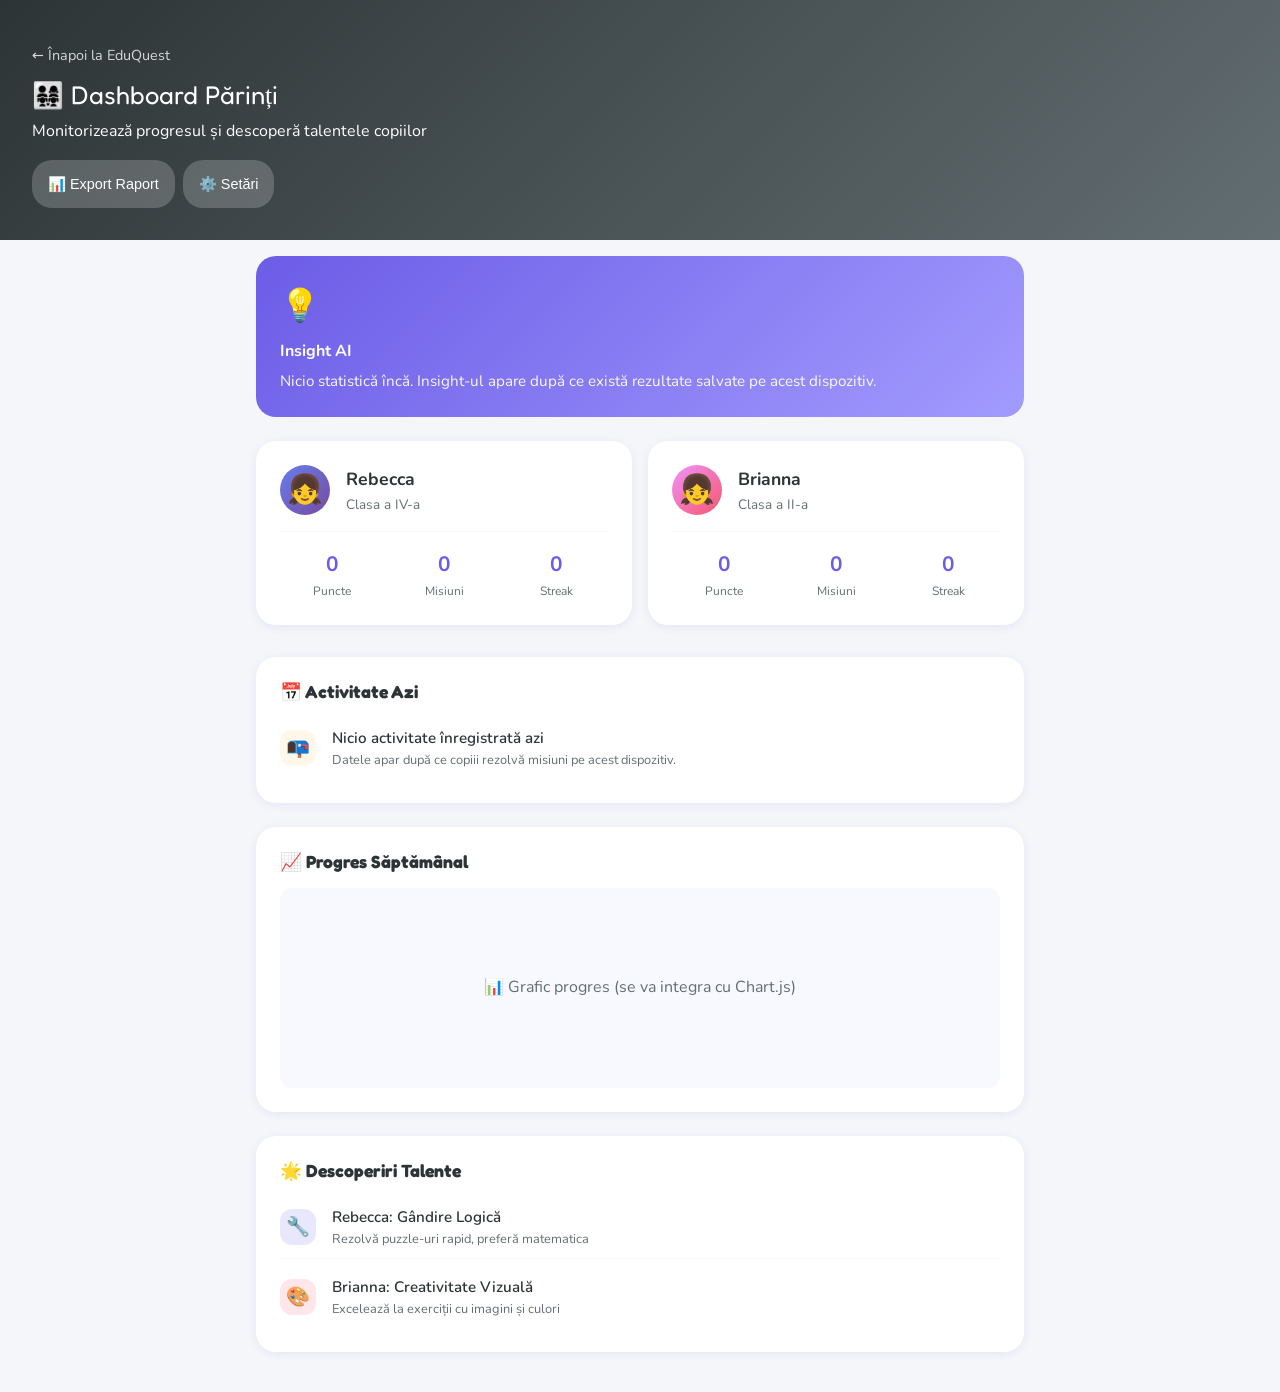
==== commit 87674590: "Anul 2026-2027: clase reale, exercitii pe profil, fara statistici inventate Rebecca IV, Brianna II, " ====
--- a/app/parent/index.html
+++ b/app/parent/index.html
@@ -270,8 +270,7 @@
             <div class="insight-icon">💡</div>
             <div class="insight-title">Insight AI</div>
             <div class="insight-text" id="aiInsight">
-                Rebecca arată potențial în matematică - rezolvă problemele de înmulțire cu 23% mai rapid decât media.
-                Brianna preferă activitățile creative și are cel mai bun scor la exercițiile cu imagini.
+                Nicio statistică încă. Insight-ul apare după ce există rezultate salvate pe acest dispozitiv.
             </div>
         </div>
 
@@ -282,20 +281,20 @@
                     <div class="child-avatar child-avatar--rebi">👧</div>
                     <div>
                         <div class="child-name">Rebecca</div>
-                        <div class="child-grade">Clasa a III-a</div>
+                        <div class="child-grade">Clasa a IV-a</div>
                     </div>
                 </div>
                 <div class="child-stats">
                     <div>
-                        <div class="child-stat-value" id="rebiPoints">150</div>
+                        <div class="child-stat-value" id="rebiPoints">0</div>
                         <div class="child-stat-label">Puncte</div>
                     </div>
                     <div>
-                        <div class="child-stat-value" id="rebiQuests">12</div>
+                        <div class="child-stat-value" id="rebiQuests">0</div>
                         <div class="child-stat-label">Misiuni</div>
                     </div>
                     <div>
-                        <div class="child-stat-value" id="rebiStreak">3🔥</div>
+                        <div class="child-stat-value" id="rebiStreak">0</div>
                         <div class="child-stat-label">Streak</div>
                     </div>
                 </div>
@@ -306,20 +305,20 @@
                     <div class="child-avatar child-avatar--bri">👧</div>
                     <div>
                         <div class="child-name">Brianna</div>
-                        <div class="child-grade">Clasa I</div>
+                        <div class="child-grade">Clasa a II-a</div>
                     </div>
                 </div>
                 <div class="child-stats">
                     <div>
-                        <div class="child-stat-value" id="briPoints">80</div>
+                        <div class="child-stat-value" id="briPoints">0</div>
                         <div class="child-stat-label">Puncte</div>
                     </div>
                     <div>
-                        <div class="child-stat-value" id="briQuests">8</div>
+                        <div class="child-stat-value" id="briQuests">0</div>
                         <div class="child-stat-label">Misiuni</div>
                     </div>
                     <div>
-                        <div class="child-stat-value" id="briStreak">2🔥</div>
+                        <div class="child-stat-value" id="briStreak">0</div>
                         <div class="child-stat-label">Streak</div>
                     </div>
                 </div>
@@ -331,28 +330,11 @@
             <h2 class="section-title">📅 Activitate Azi</h2>
             <div class="activity-list" id="activityList">
                 <div class="activity-item">
-                    <div class="activity-icon activity-icon--success">✓</div>
+                    <div class="activity-icon activity-icon--pending">📭</div>
                     <div class="activity-info">
-                        <div class="activity-title">Rebecca - Tabla înmulțirii</div>
-                        <div class="activity-meta">Matematică • 5/5 corecte • 10:30</div>
-                    </div>
-                    <span class="activity-badge activity-badge--done">Completat</span>
-                </div>
-                <div class="activity-item">
-                    <div class="activity-icon activity-icon--success">✓</div>
-                    <div class="activity-info">
-                        <div class="activity-title">Brianna - Numere 1-20</div>
-                        <div class="activity-meta">Matematică • 4/5 corecte • 11:15</div>
-                    </div>
-                    <span class="activity-badge activity-badge--done">Completat</span>
-                </div>
-                <div class="activity-item">
-                    <div class="activity-icon activity-icon--pending">⏳</div>
-                    <div class="activity-info">
-                        <div class="activity-title">Rebecca - Vocabular Engleză</div>
-                        <div class="activity-meta">Engleză • Neterminat</div>
-                    </div>
-                    <span class="activity-badge activity-badge--pending">În așteptare</span>
+                        <div class="activity-title">Nicio activitate înregistrată azi</div>
+                        <div class="activity-meta">Datele apar după ce copiii rezolvă misiuni pe acest dispozitiv.</div>
+                    </div>
                 </div>
             </div>
         </div>
@@ -389,16 +371,37 @@
 
     <script>
         function loadStats() {
-            const rebiStats = JSON.parse(localStorage.getItem('eduquest_stats_rebecca') || '{"totalPoints":150,"questsCompleted":12,"streak":3}');
-            const briStats = JSON.parse(localStorage.getItem('eduquest_stats_brianna') || '{"totalPoints":80,"questsCompleted":8,"streak":2}');
-
-            document.getElementById('rebiPoints').textContent = rebiStats.totalPoints;
-            document.getElementById('rebiQuests').textContent = rebiStats.questsCompleted;
-            document.getElementById('rebiStreak').textContent = rebiStats.streak + '🔥';
-
-            document.getElementById('briPoints').textContent = briStats.totalPoints;
-            document.getElementById('briQuests').textContent = briStats.questsCompleted;
-            document.getElementById('briStreak').textContent = briStats.streak + '🔥';
+            const empty = { totalPoints: 0, questsCompleted: 0, streak: 0 };
+            const rebiStats = JSON.parse(localStorage.getItem('eduquest_stats_rebecca') || 'null') || empty;
+            const briStats = JSON.parse(localStorage.getItem('eduquest_stats_brianna') || 'null') || empty;
+
+            document.getElementById('rebiPoints').textContent = rebiStats.totalPoints || 0;
+            document.getElementById('rebiQuests').textContent = rebiStats.questsCompleted || 0;
+            document.getElementById('rebiStreak').textContent = (rebiStats.streak || 0) + (rebiStats.streak ? '🔥' : '');
+
+            document.getElementById('briPoints').textContent = briStats.totalPoints || 0;
+            document.getElementById('briQuests').textContent = briStats.questsCompleted || 0;
+            document.getElementById('briStreak').textContent = (briStats.streak || 0) + (briStats.streak ? '🔥' : '');
+
+            const insight = document.getElementById('aiInsight');
+            const hasData = (rebiStats.questsCompleted || 0) + (briStats.questsCompleted || 0) > 0;
+            if (hasData) {
+                insight.textContent = `Rebecca: ${rebiStats.totalPoints || 0} puncte, ${rebiStats.questsCompleted || 0} misiuni. Brianna: ${briStats.totalPoints || 0} puncte, ${briStats.questsCompleted || 0} misiuni. Date din acest dispozitiv.`;
+            }
+
+            const savedActivity = JSON.parse(localStorage.getItem('eduquest_activity') || 'null');
+            const list = document.getElementById('activityList');
+            if (Array.isArray(savedActivity) && savedActivity.length && list) {
+                list.innerHTML = savedActivity.map(a => `
+                    <div class="activity-item">
+                        <div class="activity-icon activity-icon--success">✓</div>
+                        <div class="activity-info">
+                            <div class="activity-title">${a.title || 'Misiune'}</div>
+                            <div class="activity-meta">${a.meta || ''}</div>
+                        </div>
+                    </div>
+                `).join('');
+            }
         }
 
         function exportReport() {
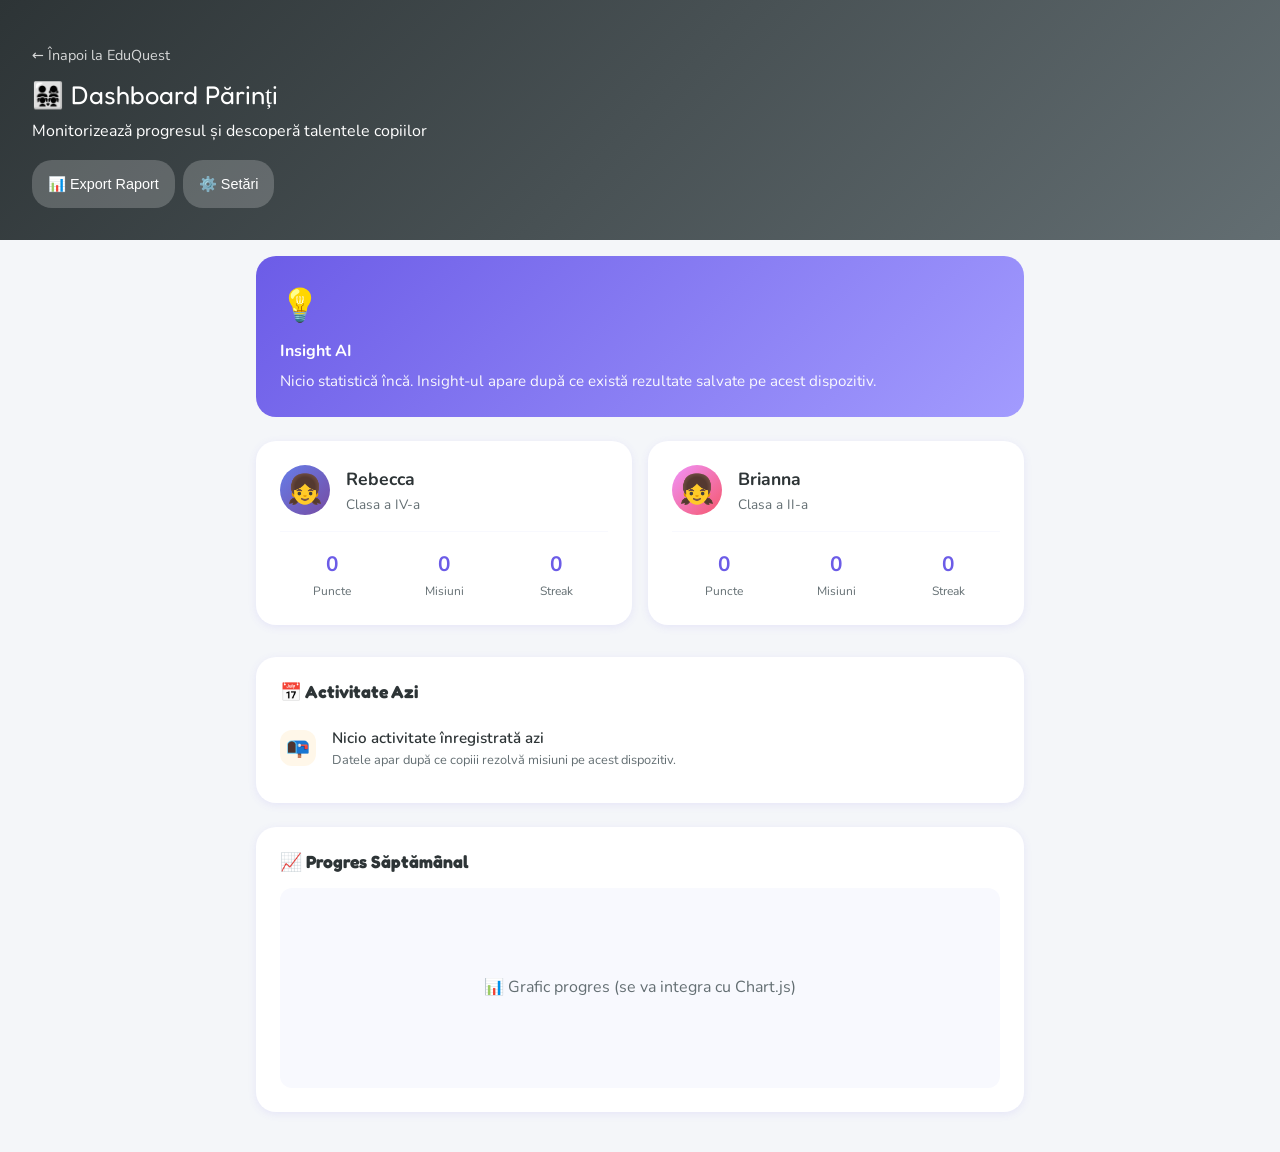
==== commit 2dae5bd0: "Parent: închide talente inventate; achievements fallback 0 Secțiunea Descoperiri Talente e hidden (f" ====
--- a/app/parent/index.html
+++ b/app/parent/index.html
@@ -347,25 +347,11 @@
             </div>
         </div>
 
-        <!-- Talent Insights -->
-        <div class="section-card">
+        <!-- DEPRECAT 2026-09-19: «Descoperiri Talente» hardcodate (fără măsurători).
+             Nu reafișa talente ca fapte decât din rezultate salvate pe dispozitiv. -->
+        <div class="section-card" id="talentInsights" hidden>
             <h2 class="section-title">🌟 Descoperiri Talente</h2>
-            <div class="activity-list">
-                <div class="activity-item">
-                    <div class="activity-icon" style="background:rgba(108,92,231,0.15)">🔧</div>
-                    <div class="activity-info">
-                        <div class="activity-title">Rebecca: Gândire Logică</div>
-                        <div class="activity-meta">Rezolvă puzzle-uri rapid, preferă matematica</div>
-                    </div>
-                </div>
-                <div class="activity-item">
-                    <div class="activity-icon" style="background:rgba(245,87,108,0.15)">🎨</div>
-                    <div class="activity-info">
-                        <div class="activity-title">Brianna: Creativitate Vizuală</div>
-                        <div class="activity-meta">Excelează la exerciții cu imagini și culori</div>
-                    </div>
-                </div>
-            </div>
+            <div class="activity-list" id="talentList"></div>
         </div>
     </div>
 
